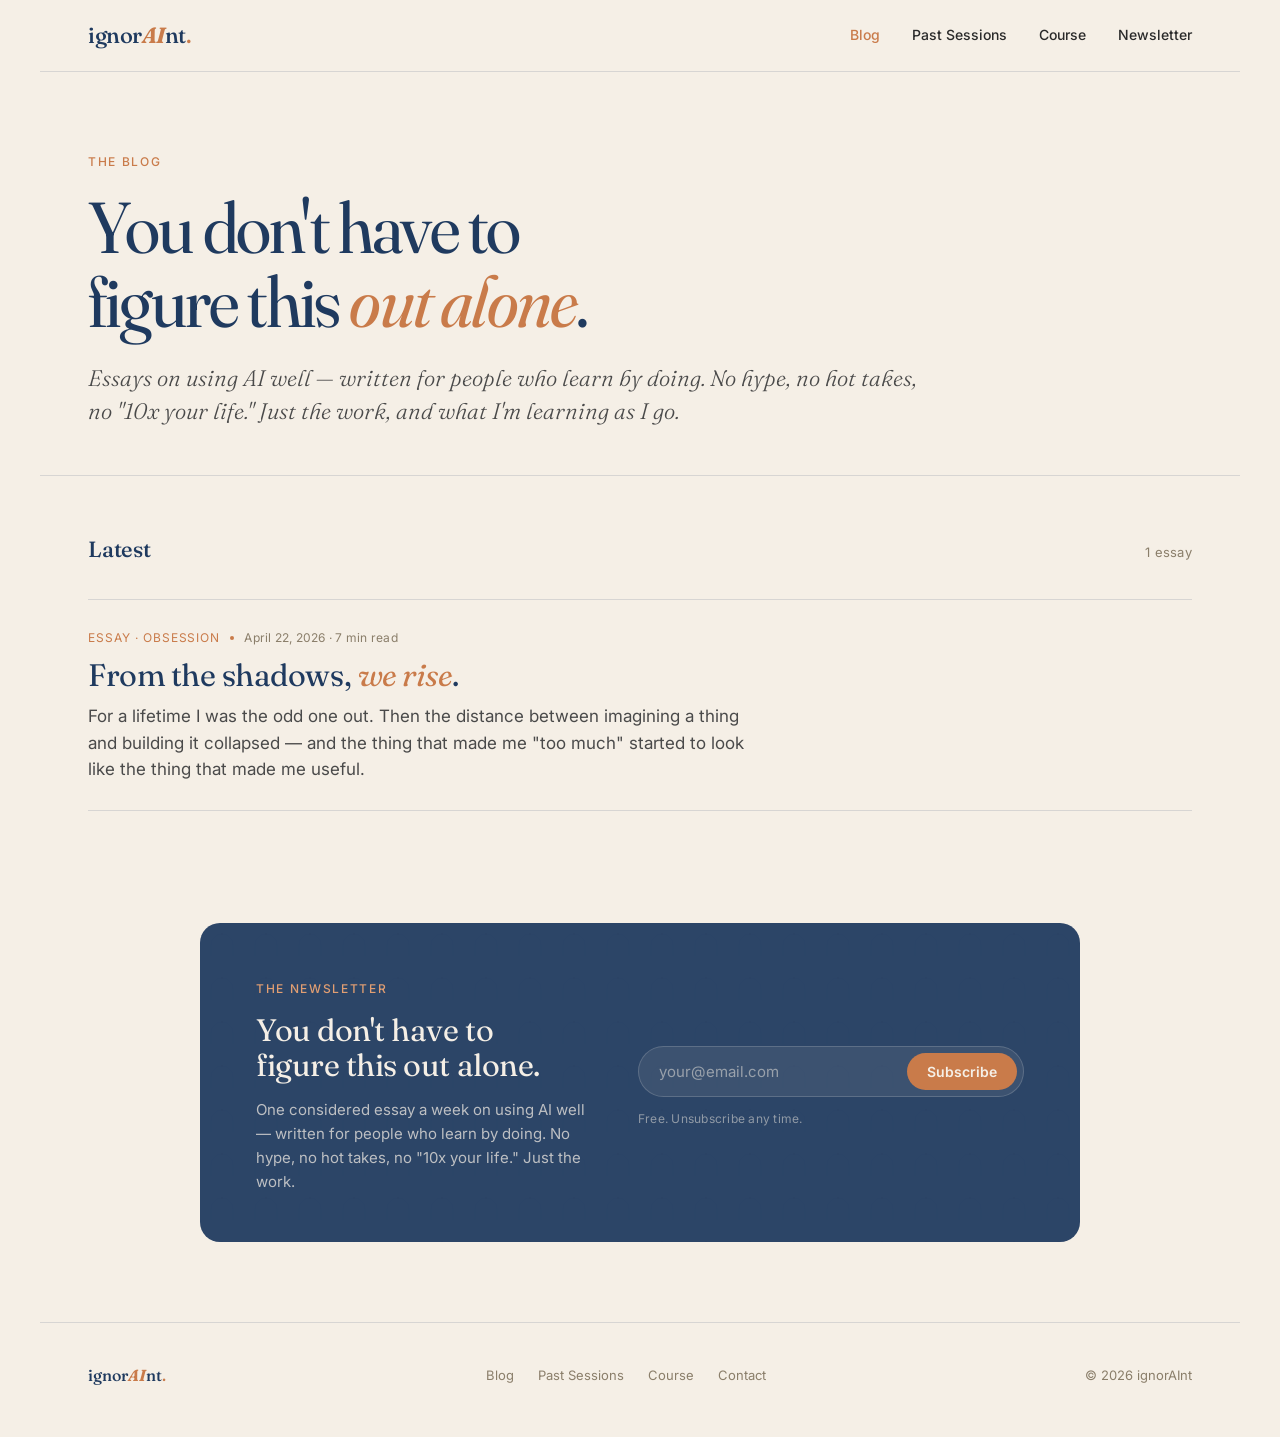
==== blog/index.html @ 3c010c9c "Add blog + newsletter signup (Blog Subscribers list) - New /blog section with landing page + first p" ====
<!doctype html>
<html lang="en">
<head>
<meta charset="utf-8">
<title>You don't have to figure this out alone — IgnorAInt Blog</title>
<meta name="viewport" content="width=device-width,initial-scale=1">
<meta name="description" content="Essays on using AI well — written for people who learn by doing. No hype, no hot takes. Just the work.">
<link rel="icon" href="../assets/mark.svg">
<style id="design-system-tokens">
@import url("https://fonts.googleapis.com/css2?family=Fraunces:opsz,wght@9..144,300;9..144,400;9..144,500;9..144,600;9..144,700;9..144,800&family=Inter:wght@300;400;500;600;700&display=swap");

:root {
  --paper: #F5EFE6; --paper-tint: #FAF6EE; --paper-deep: #EDE4D4;
  --ink: #1F3A5F; --ink-deep: #162A45; --ink-soft: #3C5679;
  --ember: #C97B4A; --ember-deep: #A8612F; --ember-soft: #E19E72;
  --char: #2A2A2A; --char-soft: #4A4A4A;
  --neutral-500: #8A7E6A;
  --border-1: rgba(31, 58, 95, 0.14); --border-2: rgba(31, 58, 95, 0.28);
  --font-serif: "Fraunces", "Charter", "Iowan Old Style", "Georgia", serif;
  --font-sans: "Inter", "Helvetica Neue", "Helvetica", "Arial", sans-serif;
  --radius-md: 8px; --radius-lg: 14px; --radius-xl: 20px;
  --shadow-sm: 0 1px 3px rgba(31, 38, 47, 0.08), 0 1px 2px rgba(31, 38, 47, 0.04);
  --shadow-md: 0 4px 12px rgba(31, 38, 47, 0.08), 0 2px 4px rgba(31, 38, 47, 0.04);
  --ease-standard: cubic-bezier(0.2, 0.7, 0.2, 1);
}
* { box-sizing: border-box; }
html, body { background: var(--paper); color: var(--char); margin: 0; padding: 0; }
body {
  font-family: var(--font-sans);
  line-height: 1.6;
  -webkit-font-smoothing: antialiased;
}
a { color: inherit; }

/* ----- Nav (matches blog post) ----- */
.site-nav {
  max-width: 1200px;
  margin: 0 auto;
  padding: 18px 48px;
  display: flex;
  align-items: center;
  justify-content: space-between;
  border-bottom: 1px solid var(--border-1);
}
.site-nav .wordmark {
  font-family: var(--font-serif);
  font-weight: 500;
  font-size: 22px;
  letter-spacing: -0.02em;
  color: var(--ink);
  text-decoration: none;
}
.site-nav .wordmark .ai { color: var(--ember); font-weight: 700; font-style: italic; }
.site-nav .wordmark .period { color: var(--ember); }
.nav-links { display: flex; gap: 32px; }
.nav-links a {
  font-family: var(--font-sans);
  font-size: 14px;
  font-weight: 500;
  color: var(--char);
  text-decoration: none;
  transition: color 200ms var(--ease-standard);
}
.nav-links a:hover { color: var(--ember); }
.nav-links a.active { color: var(--ember); }

/* ----- Masthead ----- */
.masthead {
  max-width: 1200px;
  margin: 0 auto;
  padding: 80px 48px 48px;
  border-bottom: 1px solid var(--border-1);
}
.masthead .eyebrow {
  font-family: var(--font-sans);
  font-weight: 500;
  font-size: 12px;
  letter-spacing: 0.14em;
  text-transform: uppercase;
  color: var(--ember);
  margin: 0 0 20px;
}
.masthead h1 {
  font-family: var(--font-serif);
  font-weight: 400;
  font-size: clamp(2.5rem, 5vw + 0.5rem, 5rem);
  line-height: 1.02;
  letter-spacing: -0.025em;
  color: var(--ink);
  font-variation-settings: "opsz" 144, "SOFT" 30;
  margin: 0 0 24px;
  max-width: 18ch;
  text-wrap: balance;
}
.masthead h1 em {
  font-style: italic;
  color: var(--ember);
  font-weight: 400;
}
.masthead .lede {
  font-family: var(--font-serif);
  font-weight: 300;
  font-style: italic;
  font-size: clamp(1.125rem, 1vw + 0.6rem, 1.4rem);
  line-height: 1.45;
  color: var(--char-soft);
  max-width: 38em;
  margin: 0;
}

/* ----- Posts list ----- */
.posts {
  max-width: 1200px;
  margin: 0 auto;
  padding: 56px 48px 40px;
}
.posts-head {
  display: flex;
  align-items: baseline;
  justify-content: space-between;
  margin: 0 0 32px;
}
.posts-head h2 {
  font-family: var(--font-serif);
  font-weight: 500;
  font-size: 22px;
  color: var(--ink);
  margin: 0;
  letter-spacing: -0.01em;
}
.posts-head .count {
  font-size: 13px;
  color: var(--neutral-500);
  letter-spacing: 0.02em;
}
.post-card {
  display: block;
  padding: 28px 0;
  border-top: 1px solid var(--border-1);
  text-decoration: none;
  color: inherit;
  transition: transform 200ms var(--ease-standard);
}
.post-card:last-child { border-bottom: 1px solid var(--border-1); }
.post-card:hover { transform: translateX(4px); }
.post-card:hover .post-title { color: var(--ember); }

.post-meta {
  display: flex;
  gap: 10px;
  align-items: center;
  font-family: var(--font-sans);
  font-size: 12px;
  letter-spacing: 0.08em;
  text-transform: uppercase;
  color: var(--ember);
  margin-bottom: 10px;
}
.post-meta .dot { width: 4px; height: 4px; border-radius: 999px; background: var(--ember); }
.post-meta .muted { color: var(--neutral-500); text-transform: none; letter-spacing: 0.02em; }

.post-title {
  font-family: var(--font-serif);
  font-weight: 400;
  font-size: clamp(1.625rem, 1.8vw + 0.5rem, 2.25rem);
  line-height: 1.15;
  color: var(--ink);
  margin: 0 0 10px;
  letter-spacing: -0.015em;
  text-wrap: balance;
  transition: color 200ms var(--ease-standard);
}
.post-title em { font-style: italic; color: var(--ember); }
.post-dek {
  font-family: var(--font-sans);
  font-size: 17px;
  line-height: 1.55;
  color: var(--char-soft);
  margin: 0;
  max-width: 40em;
}

/* ----- Subscribe CTA ----- */
.cta-card {
  max-width: 880px;
  margin: 72px auto 0;
  background: var(--ink);
  color: var(--paper);
  border-radius: 20px;
  padding: 56px 56px 48px;
  display: grid;
  grid-template-columns: 1.2fr 1fr;
  gap: 48px;
  align-items: center;
  position: relative;
  overflow: hidden;
}
.cta-card .pattern-bg {
  position: absolute;
  inset: 0;
  background-image: url("../assets/pattern-arches.svg");
  background-size: 220px;
  opacity: 0.06;
  pointer-events: none;
}
.cta-card > * { position: relative; z-index: 1; }
.cta-eyebrow {
  font-family: var(--font-sans);
  font-weight: 500;
  font-size: 12px;
  letter-spacing: 0.14em;
  text-transform: uppercase;
  color: var(--ember-soft);
  margin-bottom: 14px;
}
.cta-title {
  font-family: var(--font-serif);
  font-weight: 400;
  font-size: clamp(1.6rem, 1.8vw + 0.5rem, 2.1rem);
  line-height: 1.15;
  color: var(--paper);
  letter-spacing: -0.015em;
  margin: 0 0 14px;
  text-wrap: balance;
}
.cta-sub {
  font-family: var(--font-sans);
  font-size: 15px;
  line-height: 1.6;
  color: rgba(245, 239, 230, 0.72);
  margin: 0;
  max-width: 26em;
}
.cta-form { display: flex; flex-direction: column; gap: 12px; }
.cta-input-row {
  display: flex; gap: 8px;
  background: rgba(245, 239, 230, 0.08);
  border: 1px solid rgba(245, 239, 230, 0.18);
  border-radius: 999px;
  padding: 6px 6px 6px 20px;
  transition: border-color 200ms var(--ease-standard);
}
.cta-input-row:focus-within { border-color: var(--ember-soft); }
.cta-input-row input {
  flex: 1; background: transparent; border: none; outline: none;
  color: var(--paper);
  font-family: var(--font-sans);
  font-size: 15px;
  padding: 8px 0;
}
.cta-input-row input::placeholder { color: rgba(245, 239, 230, 0.5); }
.cta-btn {
  background: var(--ember); color: var(--paper);
  border: none;
  border-radius: 999px;
  padding: 10px 20px;
  font-family: var(--font-sans);
  font-size: 14px;
  font-weight: 600;
  cursor: pointer;
  transition: background 200ms var(--ease-standard);
}
.cta-btn:hover:not(:disabled) { background: var(--ember-deep); }
.cta-btn:disabled { opacity: 0.7; cursor: default; }
.cta-foot {
  font-family: var(--font-sans);
  font-size: 12px;
  color: rgba(245, 239, 230, 0.5);
  margin: 0;
  letter-spacing: 0.02em;
}

/* ----- Footer ----- */
.site-footer {
  max-width: 1200px;
  margin: 80px auto 0;
  padding: 40px 48px 48px;
  border-top: 1px solid var(--border-1);
  display: flex;
  justify-content: space-between;
  align-items: center;
  font-family: var(--font-sans);
  font-size: 13px;
  color: var(--neutral-500);
}
.site-footer .wordmark { font-size: 16px; color: var(--ink); text-decoration: none; font-family: var(--font-serif); font-weight: 500; }
.site-footer .wordmark .ai { color: var(--ember); font-weight: 700; font-style: italic; }
.site-footer .wordmark .period { color: var(--ember); }
.footer-links { display: flex; gap: 24px; }
.footer-links a { color: var(--neutral-500); text-decoration: none; }
.footer-links a:hover { color: var(--ember); }

@media (max-width: 780px) {
  .site-nav { padding: 14px 24px; }
  .nav-links { gap: 18px; }
  .masthead { padding: 56px 24px 36px; }
  .posts { padding: 40px 24px 28px; }
  .cta-card {
    grid-template-columns: 1fr;
    padding: 40px 28px 36px;
    gap: 28px;
  }
  .site-footer {
    flex-direction: column;
    gap: 16px;
    align-items: flex-start;
    padding: 32px 24px;
  }
}
</style>
</head>
<body>

<nav class="site-nav">
  <a href="../index.html" class="wordmark">ignor<span class="ai">AI</span>nt<span class="period">.</span></a>
  <div class="nav-links">
    <a href="index.html" class="active">Blog</a>
    <a href="../past-sessions.html">Past Sessions</a>
    <a href="../index.html#curriculum">Course</a>
    <a href="#subscribe">Newsletter</a>
  </div>
</nav>

<header class="masthead">
  <p class="eyebrow">The blog</p>
  <h1>You don't have to figure this <em>out alone</em>.</h1>
  <p class="lede">Essays on using AI well — written for people who learn by doing. No hype, no hot takes, no "10x your life." Just the work, and what I'm learning as I go.</p>
</header>

<section class="posts">
  <div class="posts-head">
    <h2>Latest</h2>
    <span class="count">1 essay</span>
  </div>

  <a class="post-card" href="from-the-shadows-we-rise.html">
    <div class="post-meta">
      <span>Essay · Obsession</span>
      <span class="dot"></span>
      <span class="muted">April 22, 2026 · 7 min read</span>
    </div>
    <h3 class="post-title">From the shadows, <em>we rise</em>.</h3>
    <p class="post-dek">For a lifetime I was the odd one out. Then the distance between imagining a thing and building it collapsed — and the thing that made me "too much" started to look like the thing that made me useful.</p>
  </a>
</section>

<section class="cta-card" id="subscribe" aria-label="Subscribe">
  <div class="pattern-bg" aria-hidden="true"></div>
  <div class="cta-text">
    <div class="cta-eyebrow">The newsletter</div>
    <h2 class="cta-title">You don't have to figure this out alone.</h2>
    <p class="cta-sub">One considered essay a week on using AI well — written for people who learn by doing. No hype, no hot takes, no "10x your life." Just the work.</p>
  </div>
  <form class="cta-form" data-subscribe-form data-source="blog-index-cta">
    <div class="cta-input-row">
      <input type="email" name="email" placeholder="your@email.com" aria-label="Email address" required>
      <button type="submit" class="cta-btn">Subscribe</button>
    </div>
    <label style="position:absolute;left:-9999px;" aria-hidden="true">Don't fill this: <input type="text" name="honey" tabindex="-1" autocomplete="off"></label>
    <p class="cta-foot">Free. Unsubscribe any time.</p>
  </form>
</section>

<footer class="site-footer">
  <a href="../index.html" class="wordmark">ignor<span class="ai">AI</span>nt<span class="period">.</span></a>
  <div class="footer-links">
    <a href="index.html">Blog</a>
    <a href="../past-sessions.html">Past Sessions</a>
    <a href="../index.html#curriculum">Course</a>
    <a href="mailto:grow@beyond9to5club.com">Contact</a>
  </div>
  <span>© 2026 ignorAInt</span>
</footer>

<script>
(function () {
  var ENDPOINT = 'https://qphagqshsrdeefspxhss.supabase.co/functions/v1/subscribe';
  document.querySelectorAll('form[data-subscribe-form]').forEach(function (form) {
    var btn   = form.querySelector('button[type="submit"]');
    var input = form.querySelector('input[name="email"]');
    var foot  = form.querySelector('.cta-foot');
    form.addEventListener('submit', function (e) {
      e.preventDefault();
      if (!input || !input.value) return;
      var body = {
        email:  input.value.trim(),
        source: form.dataset.source || 'blog-cta',
        honey:  (form.querySelector('[name="honey"]') || {}).value || ''
      };
      if (btn) { btn.disabled = true; btn.textContent = 'Subscribing…'; }
      fetch(ENDPOINT, {
        method: 'POST',
        headers: { 'Content-Type': 'application/json' },
        body: JSON.stringify(body),
      })
      .then(function (r) { return r.json().catch(function () { return {}; }).then(function (j) { return { ok: r.ok, body: j }; }); })
      .then(function (r) {
        if (!r.ok || r.body.error) {
          if (foot) foot.textContent = r.body.error || 'Something went wrong — please try again.';
          if (btn) { btn.disabled = false; btn.textContent = 'Subscribe'; }
          return;
        }
        if (input) input.value = '';
        if (foot) foot.textContent = r.body.message || 'Thanks — a welcome note is on its way.';
        if (btn) { btn.disabled = true; btn.textContent = 'Subscribed ✓'; }
      })
      .catch(function () {
        if (foot) foot.textContent = 'Network error — please try again.';
        if (btn) { btn.disabled = false; btn.textContent = 'Subscribe'; }
      });
    });
  });
})();
</script>
</body>
</html>
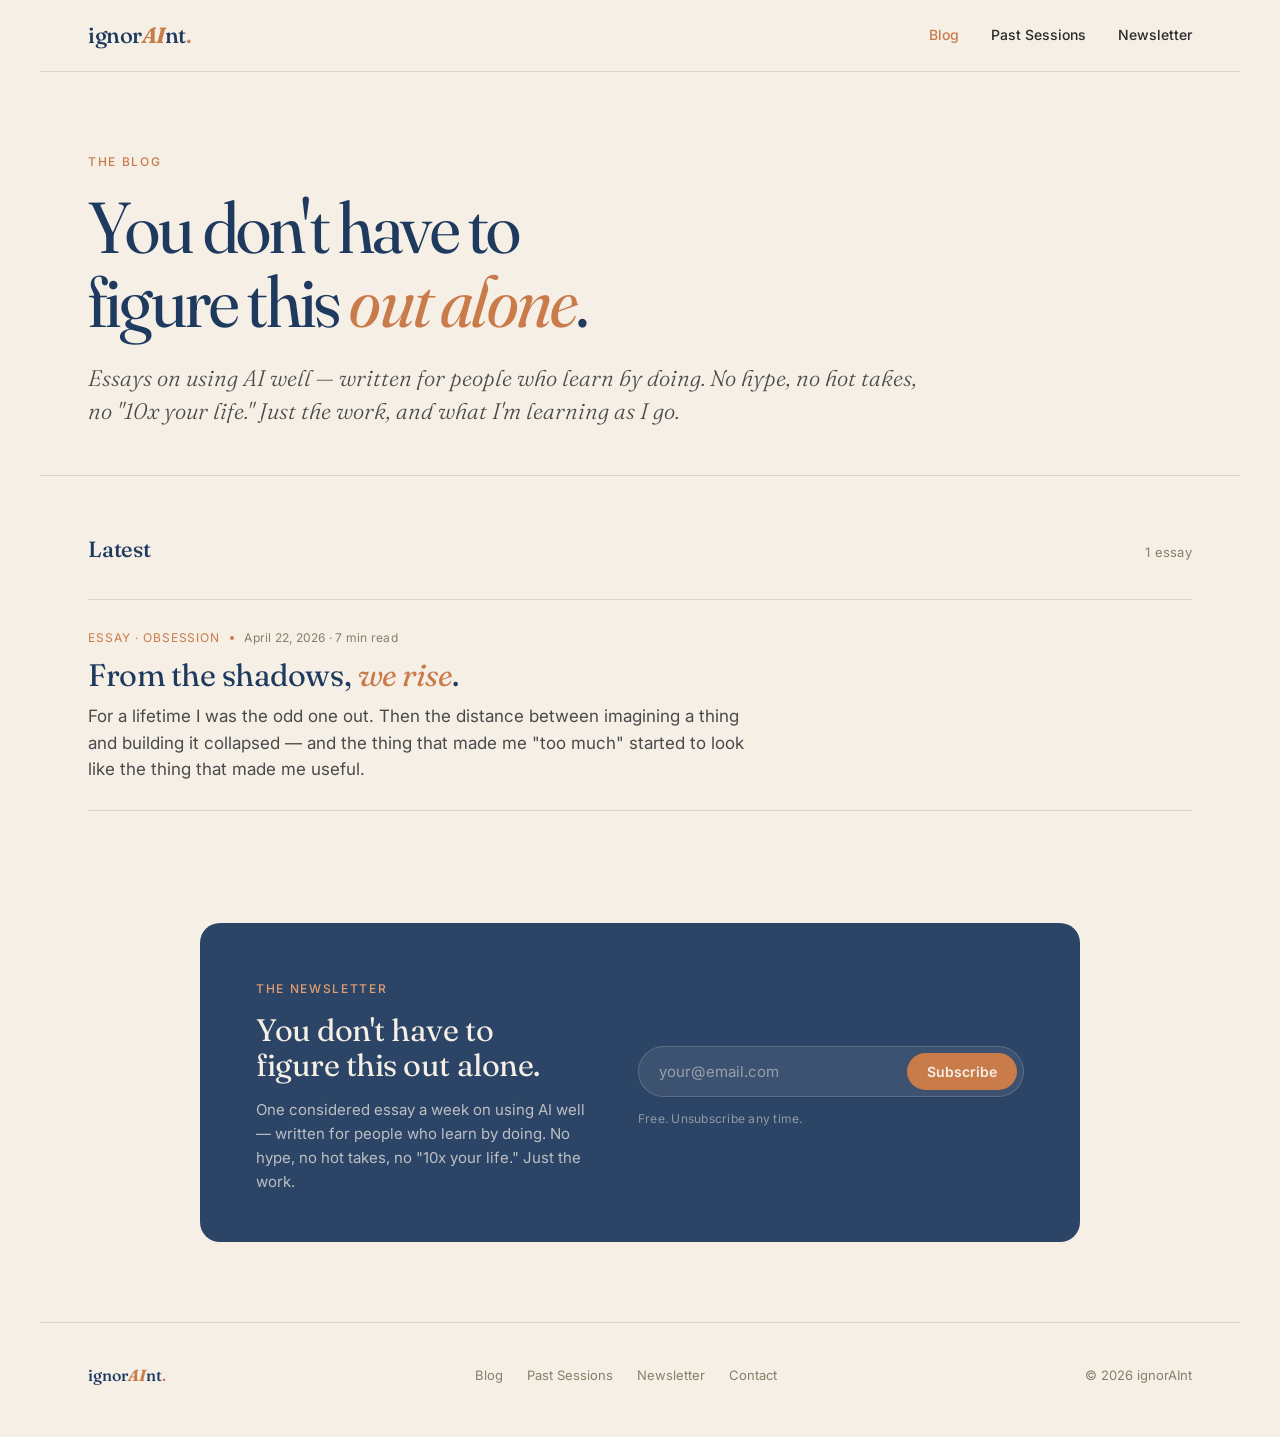
==== commit b6ec1aed: "Blog polish: warmer welcome email, Newsletter nav link, strip leftover tweaks panel + Course - Strip" ====
--- a/blog/index.html
+++ b/blog/index.html
@@ -316,7 +316,6 @@
   <div class="nav-links">
     <a href="index.html" class="active">Blog</a>
     <a href="../past-sessions.html">Past Sessions</a>
-    <a href="../index.html#curriculum">Course</a>
     <a href="#subscribe">Newsletter</a>
   </div>
 </nav>
@@ -366,7 +365,7 @@
   <div class="footer-links">
     <a href="index.html">Blog</a>
     <a href="../past-sessions.html">Past Sessions</a>
-    <a href="../index.html#curriculum">Course</a>
+    <a href="#subscribe">Newsletter</a>
     <a href="mailto:grow@beyond9to5club.com">Contact</a>
   </div>
   <span>© 2026 ignorAInt</span>
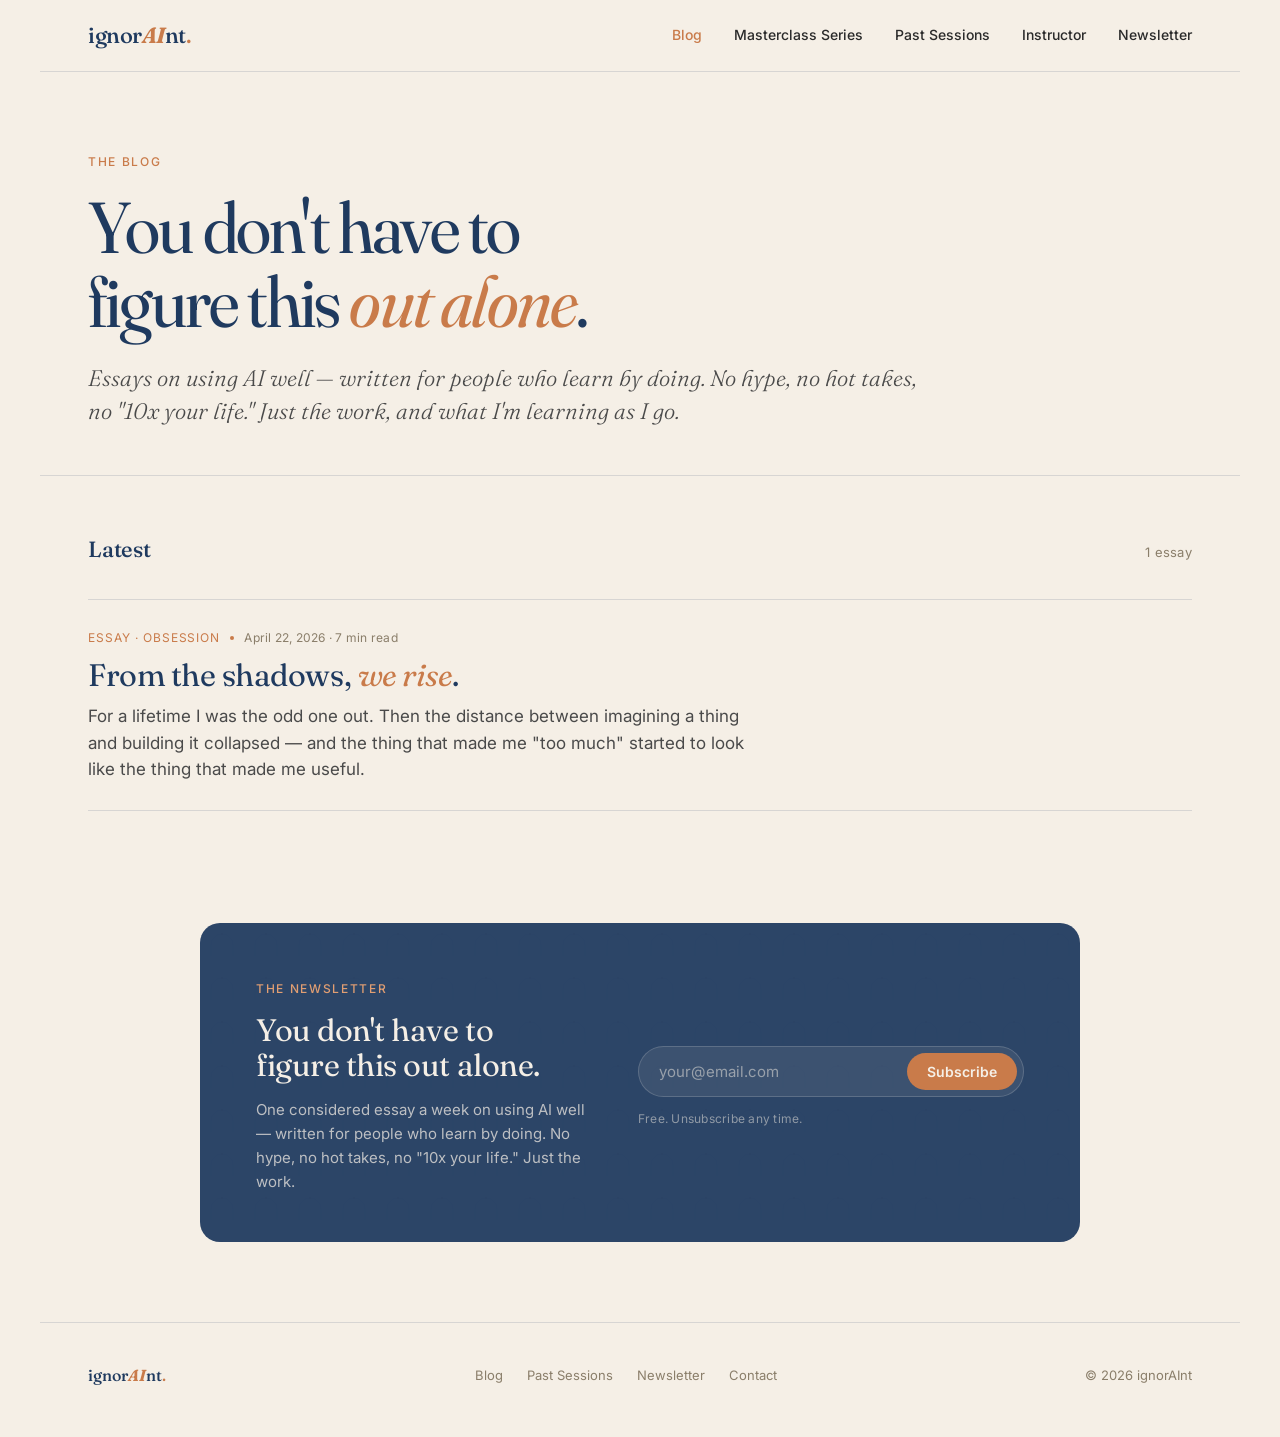
==== commit 99eb056e: "Redesign: new Addie-led homepage, Masterclass Series page, nav update - New index.html: story-driven" ====
--- a/blog/index.html
+++ b/blog/index.html
@@ -2,10 +2,64 @@
 <html lang="en">
 <head>
 <meta charset="utf-8">
-<title>You don't have to figure this out alone — IgnorAInt Blog</title>
+<title>The IgnorAInt Blog — Essays on using AI well</title>
 <meta name="viewport" content="width=device-width,initial-scale=1">
-<meta name="description" content="Essays on using AI well — written for people who learn by doing. No hype, no hot takes. Just the work.">
-<link rel="icon" href="../assets/mark.svg">
+<meta name="description" content="Essays on using AI well — written for people who learn by doing. No hype, no hot takes. Just the work, in the open.">
+<meta name="author" content="Addie Agarwal">
+<link rel="canonical" href="https://ignoraint.com/blog/">
+
+<!-- Open Graph -->
+<meta property="og:type" content="website">
+<meta property="og:site_name" content="IgnorAInt">
+<meta property="og:title" content="The IgnorAInt Blog — Essays on using AI well">
+<meta property="og:description" content="Essays on using AI well — written for people who learn by doing. No hype, no hot takes. Just the work.">
+<meta property="og:url" content="https://ignoraint.com/blog/">
+<meta property="og:image" content="https://ignoraint.com/assets/og-blog.png">
+<meta property="og:image:width" content="1200">
+<meta property="og:image:height" content="630">
+<meta property="og:image:alt" content="The IgnorAInt Blog — You don't have to figure this out alone.">
+<meta property="og:locale" content="en_US">
+
+<!-- Twitter -->
+<meta name="twitter:card" content="summary_large_image">
+<meta name="twitter:title" content="The IgnorAInt Blog — Essays on using AI well">
+<meta name="twitter:description" content="Essays on using AI well — written for people who learn by doing. No hype, no hot takes.">
+<meta name="twitter:image" content="https://ignoraint.com/assets/og-blog.png">
+
+<!-- Icons -->
+<link rel="icon" type="image/x-icon" href="/favicon.ico">
+<link rel="icon" type="image/svg+xml" href="../assets/mark.svg">
+<link rel="apple-touch-icon" href="../assets/mark.svg">
+
+<!-- Font performance hints -->
+<link rel="preconnect" href="https://fonts.googleapis.com">
+<link rel="preconnect" href="https://fonts.gstatic.com" crossorigin>
+
+<!-- Structured data -->
+<script type="application/ld+json">
+{
+  "@context": "https://schema.org",
+  "@type": "Blog",
+  "name": "The IgnorAInt Blog",
+  "description": "Essays on using AI well — written for people who learn by doing.",
+  "url": "https://ignoraint.com/blog/",
+  "publisher": {
+    "@type": "Organization",
+    "name": "IgnorAInt",
+    "logo": {
+      "@type": "ImageObject",
+      "url": "https://ignoraint.com/assets/logo.svg"
+    }
+  },
+  "author": {
+    "@type": "Person",
+    "name": "Addie Agarwal",
+    "jobTitle": "CTO & Director of Marketing, XSITE Capital"
+  },
+  "inLanguage": "en-US"
+}
+</script>
+
 <style id="design-system-tokens">
 @import url("https://fonts.googleapis.com/css2?family=Fraunces:opsz,wght@9..144,300;9..144,400;9..144,500;9..144,600;9..144,700;9..144,800&family=Inter:wght@300;400;500;600;700&display=swap");
 
@@ -315,7 +369,9 @@
   <a href="../index.html" class="wordmark">ignor<span class="ai">AI</span>nt<span class="period">.</span></a>
   <div class="nav-links">
     <a href="index.html" class="active">Blog</a>
+    <a href="../masterclass-series.html">Masterclass Series</a>
     <a href="../past-sessions.html">Past Sessions</a>
+    <a href="../index.html#instructor">Instructor</a>
     <a href="#subscribe">Newsletter</a>
   </div>
 </nav>
@@ -336,7 +392,7 @@
     <div class="post-meta">
       <span>Essay · Obsession</span>
       <span class="dot"></span>
-      <span class="muted">April 22, 2026 · 7 min read</span>
+      <span class="muted"><time datetime="2026-04-22">April 22, 2026</time> · 7 min read</span>
     </div>
     <h3 class="post-title">From the shadows, <em>we rise</em>.</h3>
     <p class="post-dek">For a lifetime I was the odd one out. Then the distance between imagining a thing and building it collapsed — and the thing that made me "too much" started to look like the thing that made me useful.</p>
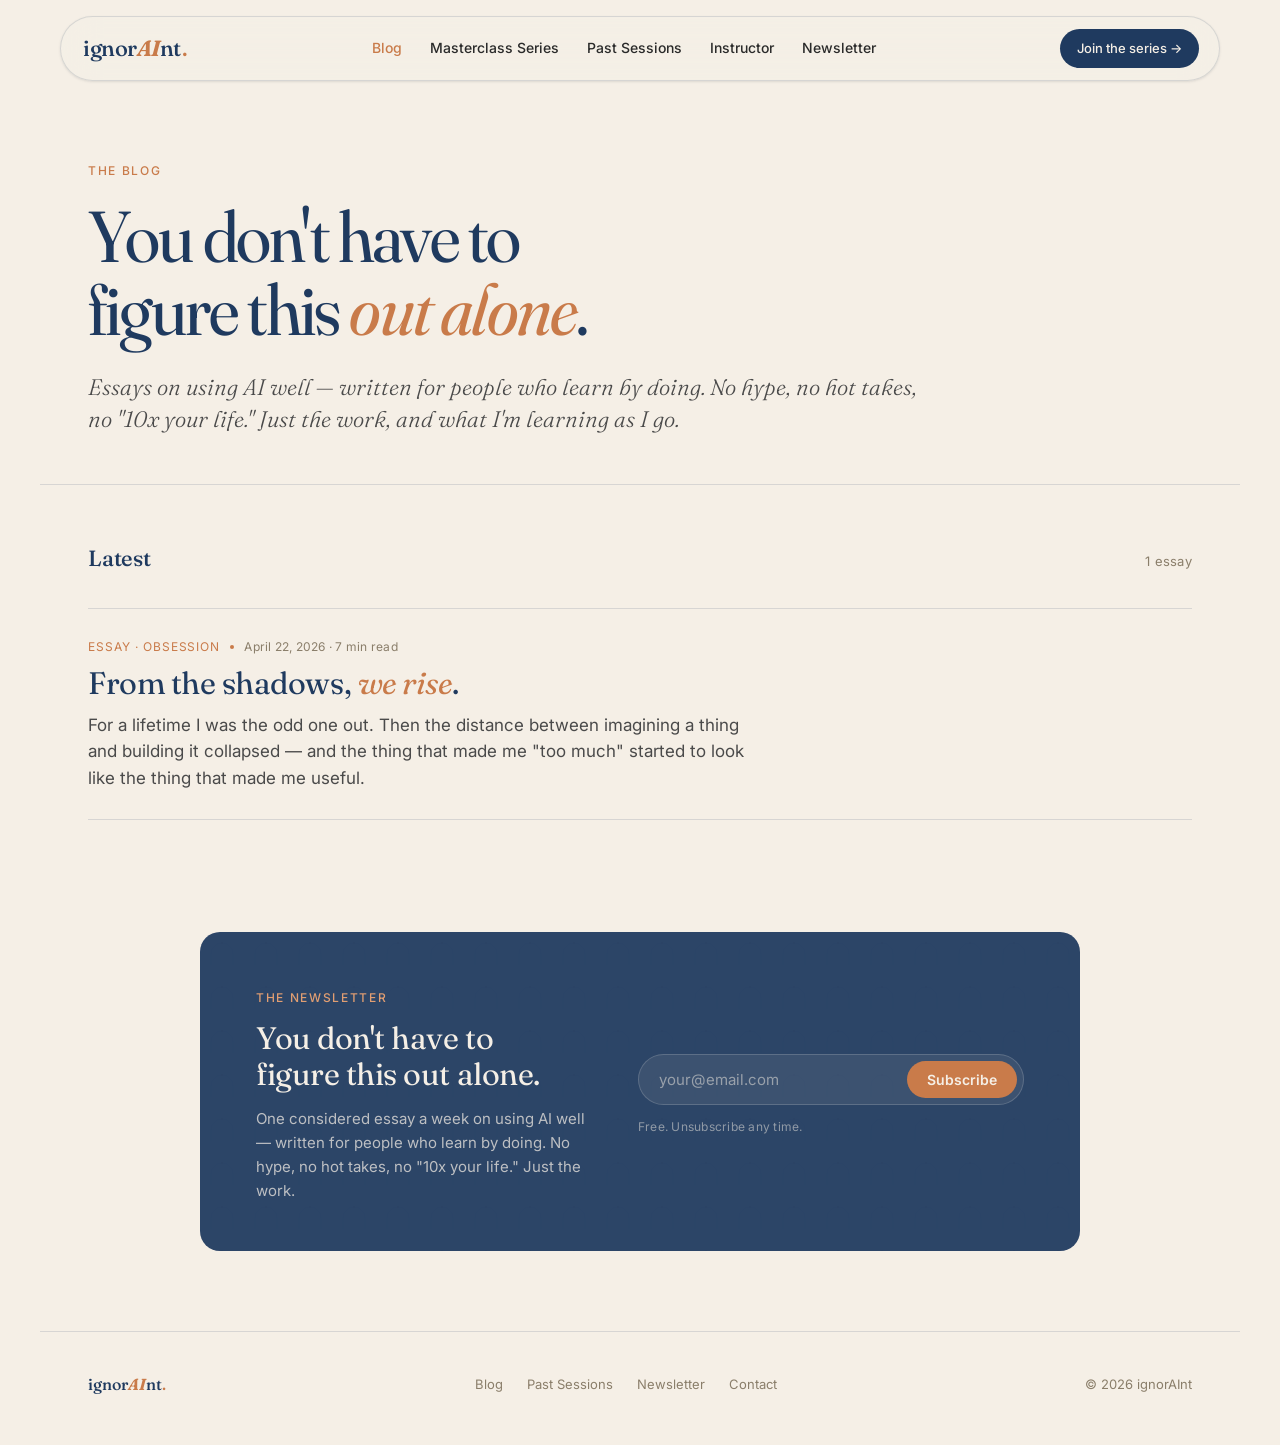
==== commit 97fe98de: "Consistent nav across all pages + story section restructure - Standardize nav on all pages: Blog | M" ====
--- a/blog/index.html
+++ b/blog/index.html
@@ -86,37 +86,100 @@
 }
 a { color: inherit; }
 
-/* ----- Nav (matches blog post) ----- */
+/* ----- Nav — matches site standard ----- */
+.site-nav-outer {
+  position: sticky;
+  top: 16px;
+  z-index: 50;
+  padding: 0 24px;
+  margin-top: 16px;
+}
 .site-nav {
-  max-width: 1200px;
+  max-width: 1160px;
   margin: 0 auto;
-  padding: 18px 48px;
   display: flex;
   align-items: center;
   justify-content: space-between;
-  border-bottom: 1px solid var(--border-1);
-}
-.site-nav .wordmark {
+  padding: 12px 20px 12px 22px;
+  background: rgba(245,239,230,0.82);
+  backdrop-filter: blur(18px);
+  -webkit-backdrop-filter: blur(18px);
+  border: 1px solid rgba(31,58,95,0.14);
+  border-radius: 999px;
+  box-shadow: 0 1px 3px rgba(31,38,47,.08), 0 1px 2px rgba(31,38,47,.04);
+}
+.nav-word {
   font-family: var(--font-serif);
   font-weight: 500;
   font-size: 22px;
   letter-spacing: -0.02em;
   color: var(--ink);
   text-decoration: none;
-}
-.site-nav .wordmark .ai { color: var(--ember); font-weight: 700; font-style: italic; }
-.site-nav .wordmark .period { color: var(--ember); }
-.nav-links { display: flex; gap: 32px; }
-.nav-links a {
+  display: inline-flex;
+  align-items: baseline;
+}
+.nav-word .ai { color: var(--ember); font-weight: 700; font-style: italic; }
+.nav-word .dot-period { color: var(--ember); margin-left: 1px; }
+.nav-mid {
+  display: flex;
+  gap: 28px;
   font-family: var(--font-sans);
   font-size: 14px;
   font-weight: 500;
-  color: var(--char);
-  text-decoration: none;
-  transition: color 200ms var(--ease-standard);
-}
-.nav-links a:hover { color: var(--ember); }
-.nav-links a.active { color: var(--ember); }
+}
+.nav-mid a { color: var(--fg-1); text-decoration: none; transition: color 200ms; }
+.nav-mid a:hover { color: var(--ember); }
+.nav-toggle {
+  display: none;
+  flex-direction: column;
+  justify-content: center;
+  align-items: center;
+  width: 40px; height: 40px;
+  background: transparent; border: none;
+  cursor: pointer; border-radius: 8px; position: relative;
+}
+.nav-toggle span {
+  position: absolute; width: 20px; height: 1.5px;
+  background: var(--ink); transition: all 200ms;
+}
+.nav-toggle span:nth-child(1) { top: 13px; }
+.nav-toggle span:nth-child(2) { top: 19px; }
+.nav-toggle span:nth-child(3) { top: 25px; }
+.nav-toggle[aria-expanded="true"] span:nth-child(1) { top: 19px; transform: rotate(45deg); }
+.nav-toggle[aria-expanded="true"] span:nth-child(2) { opacity: 0; }
+.nav-toggle[aria-expanded="true"] span:nth-child(3) { top: 19px; transform: rotate(-45deg); }
+.nav-drawer {
+  display: none; flex-direction: column;
+  background: var(--paper-tint);
+  border: 1px solid rgba(31,58,95,.1);
+  border-radius: 16px; margin-top: 8px;
+  padding: 8px 0;
+  box-shadow: 0 4px 12px rgba(31,38,47,.08);
+}
+.nav-drawer.open { display: flex; }
+.nav-drawer a {
+  font-size: 15px; font-weight: 500; color: var(--fg-1);
+  text-decoration: none; padding: 14px 22px;
+  border-bottom: 1px solid rgba(31,58,95,.06); transition: color 180ms;
+}
+.nav-drawer a:last-child { border-bottom: none; }
+.nav-drawer a:hover { color: var(--ember); }
+.btn {
+  font-family: var(--font-sans); font-size: 15px; font-weight: 500;
+  padding: 12px 22px; border-radius: 999px; border: none; cursor: pointer;
+  text-decoration: none; display: inline-flex; align-items: center;
+  gap: 8px; transition: all 200ms; white-space: nowrap;
+}
+.btn-sm { font-size: 13px; padding: 9px 17px; }
+.btn-primary { background: var(--ink); color: var(--paper); }
+.btn-primary:hover { background: var(--ink-deep); transform: translateY(-1px); }
+@media (max-width: 800px) {
+  .nav-mid { display: none; }
+  .nav-toggle { display: flex; }
+  .site-nav-outer { padding: 0 16px; }
+  .site-nav { padding: 10px 14px 10px 18px; }
+  .nav-word { font-size: 19px; }
+}
 
 /* ----- Masthead ----- */
 .masthead {
@@ -345,8 +408,6 @@
 .footer-links a:hover { color: var(--ember); }
 
 @media (max-width: 780px) {
-  .site-nav { padding: 14px 24px; }
-  .nav-links { gap: 18px; }
   .masthead { padding: 56px 24px 36px; }
   .posts { padding: 40px 24px 28px; }
   .cta-card {
@@ -365,16 +426,43 @@
 </head>
 <body>
 
-<nav class="site-nav">
-  <a href="../index.html" class="wordmark">ignor<span class="ai">AI</span>nt<span class="period">.</span></a>
-  <div class="nav-links">
-    <a href="index.html" class="active">Blog</a>
+<div class="site-nav-outer">
+  <nav class="site-nav">
+    <a class="nav-word" href="../index.html">ignor<span class="ai">AI</span>nt<span class="dot-period">.</span></a>
+    <div class="nav-mid">
+      <a href="index.html" style="color:var(--ember);">Blog</a>
+      <a href="../masterclass-series.html">Masterclass Series</a>
+      <a href="../past-sessions.html">Past Sessions</a>
+      <a href="../index.html#instructor">Instructor</a>
+      <a href="#subscribe">Newsletter</a>
+    </div>
+    <button class="nav-toggle" id="nav-toggle" aria-label="Toggle menu" aria-controls="nav-drawer" aria-expanded="false">
+      <span></span><span></span><span></span>
+    </button>
+    <a href="../masterclass-series.html" class="btn btn-primary btn-sm">Join the series →</a>
+  </nav>
+  <div class="nav-drawer" id="nav-drawer">
+    <a href="index.html" style="color:var(--ember);">Blog</a>
     <a href="../masterclass-series.html">Masterclass Series</a>
     <a href="../past-sessions.html">Past Sessions</a>
     <a href="../index.html#instructor">Instructor</a>
     <a href="#subscribe">Newsletter</a>
   </div>
-</nav>
+</div>
+
+<script>
+  (function(){
+    var t = document.getElementById('nav-toggle');
+    var d = document.getElementById('nav-drawer');
+    if (!t || !d) return;
+    function close(){ d.classList.remove('open'); t.setAttribute('aria-expanded','false'); }
+    t.addEventListener('click', function(){
+      var open = d.classList.toggle('open');
+      t.setAttribute('aria-expanded', open ? 'true' : 'false');
+    });
+    d.querySelectorAll('a').forEach(function(a){ a.addEventListener('click', close); });
+  })();
+</script>
 
 <header class="masthead">
   <p class="eyebrow">The blog</p>
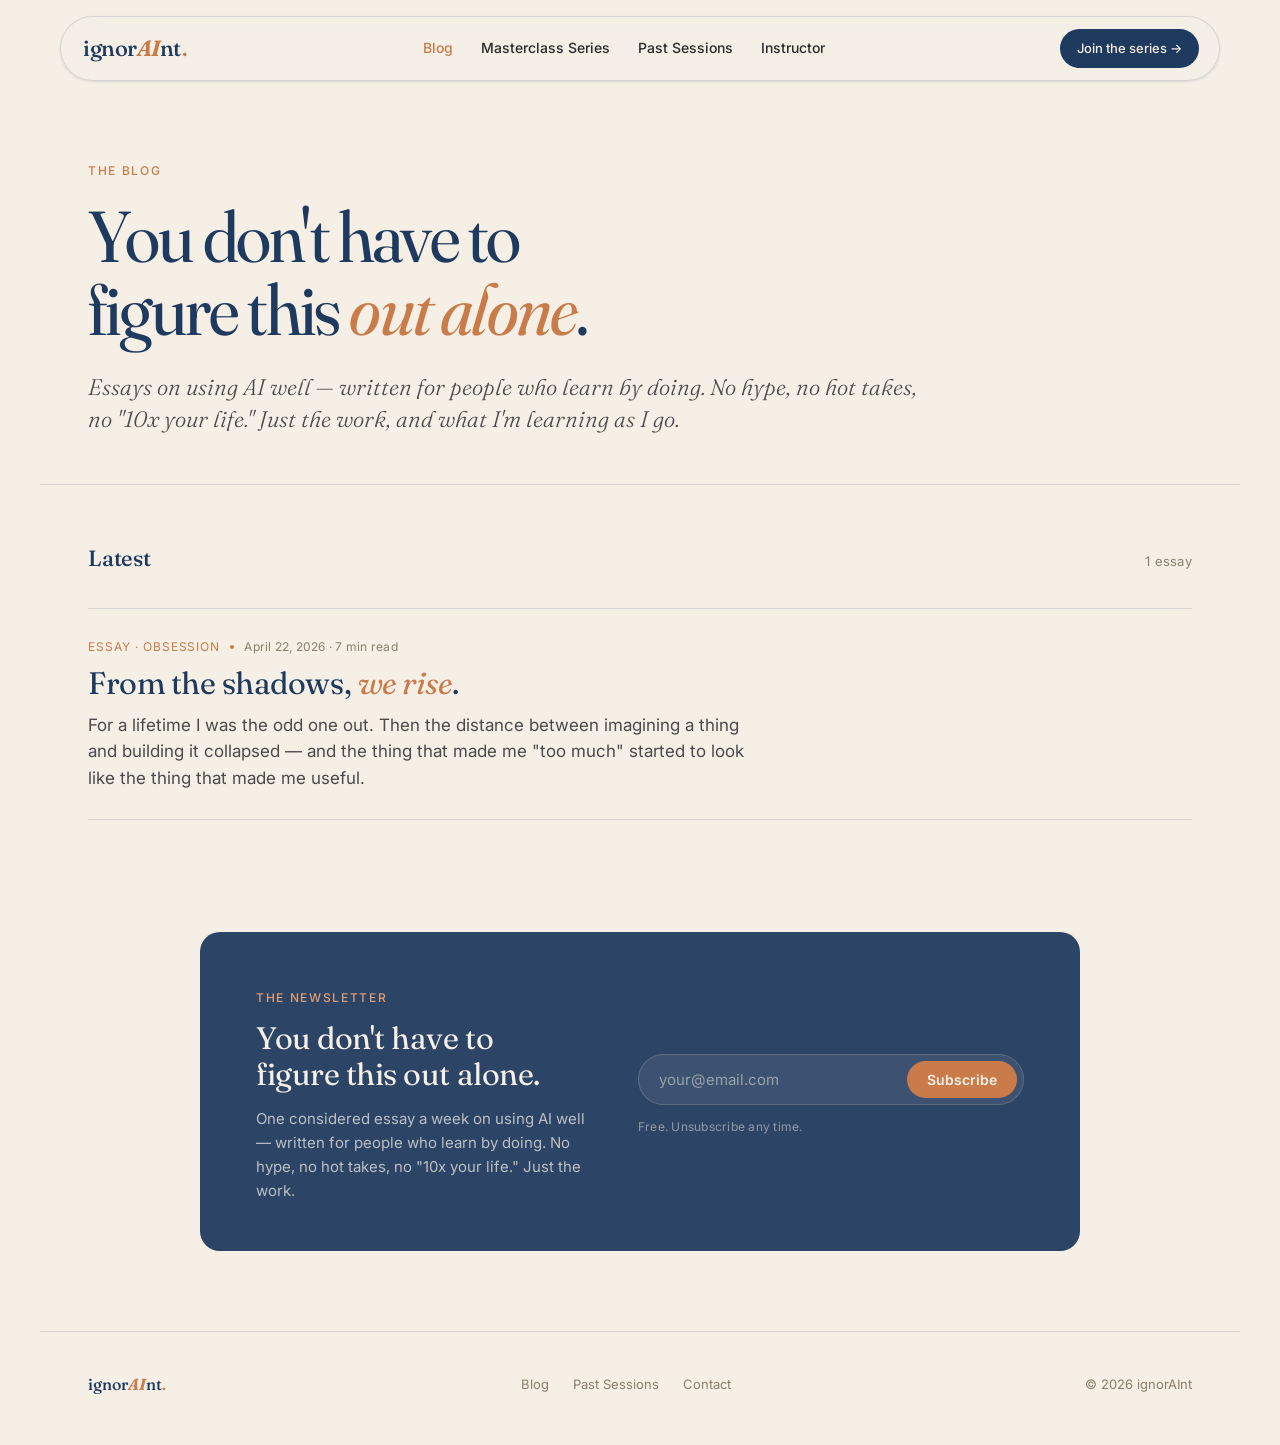
==== commit 17ba33cf: "Remove Newsletter from nav; swap newsletter sections to Blog CTAs - Nav: Newsletter link removed fro" ====
--- a/blog/index.html
+++ b/blog/index.html
@@ -434,7 +434,6 @@
       <a href="../masterclass-series.html">Masterclass Series</a>
       <a href="../past-sessions.html">Past Sessions</a>
       <a href="../index.html#instructor">Instructor</a>
-      <a href="#subscribe">Newsletter</a>
     </div>
     <button class="nav-toggle" id="nav-toggle" aria-label="Toggle menu" aria-controls="nav-drawer" aria-expanded="false">
       <span></span><span></span><span></span>
@@ -446,7 +445,6 @@
     <a href="../masterclass-series.html">Masterclass Series</a>
     <a href="../past-sessions.html">Past Sessions</a>
     <a href="../index.html#instructor">Instructor</a>
-    <a href="#subscribe">Newsletter</a>
   </div>
 </div>
 
@@ -509,7 +507,6 @@
   <div class="footer-links">
     <a href="index.html">Blog</a>
     <a href="../past-sessions.html">Past Sessions</a>
-    <a href="#subscribe">Newsletter</a>
     <a href="mailto:grow@beyond9to5club.com">Contact</a>
   </div>
   <span>© 2026 ignorAInt</span>
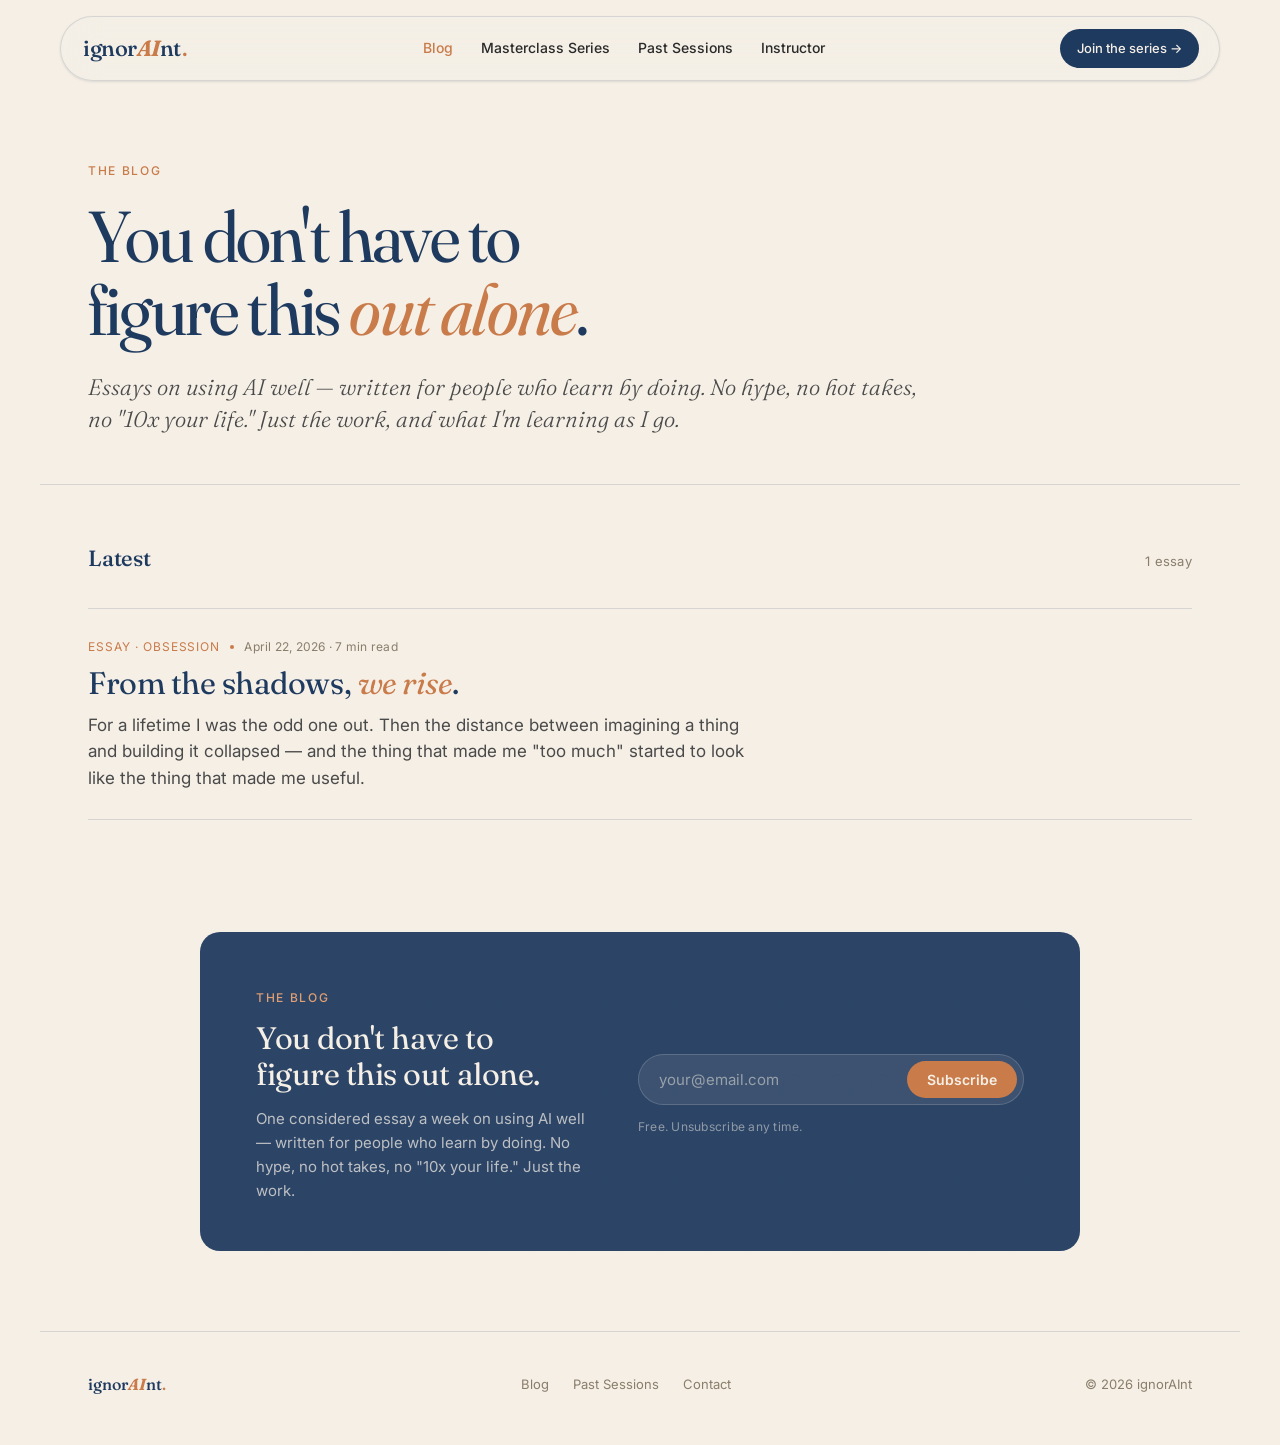
==== commit c2fe99af: "Change section eyebrow from 'The newsletter' to 'The blog' across all pages (keep forms)" ====
--- a/blog/index.html
+++ b/blog/index.html
@@ -488,7 +488,7 @@
 <section class="cta-card" id="subscribe" aria-label="Subscribe">
   <div class="pattern-bg" aria-hidden="true"></div>
   <div class="cta-text">
-    <div class="cta-eyebrow">The newsletter</div>
+    <div class="cta-eyebrow">The blog</div>
     <h2 class="cta-title">You don't have to figure this out alone.</h2>
     <p class="cta-sub">One considered essay a week on using AI well — written for people who learn by doing. No hype, no hot takes, no "10x your life." Just the work.</p>
   </div>
